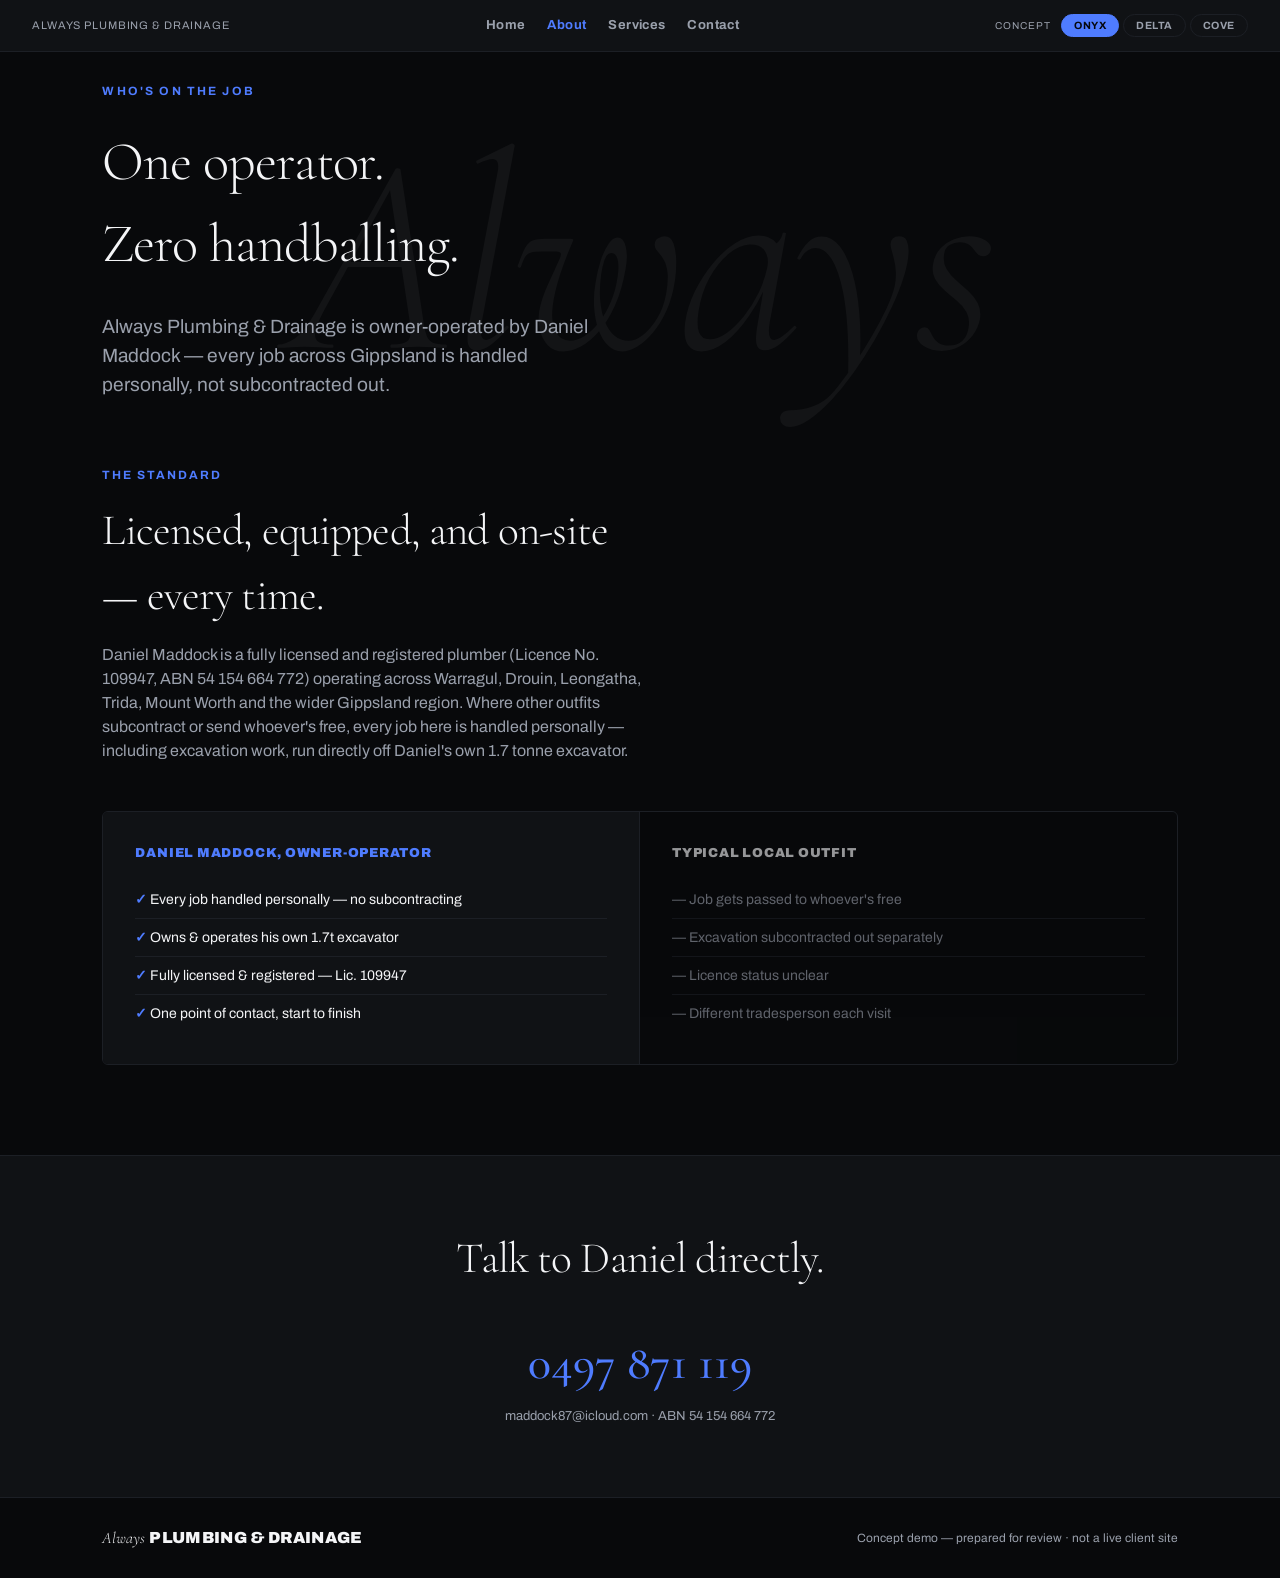
==== about.html @ 85d8dd5a "Extend structural concept differentiation to About/Services/Contact Same fix as the Home page: repla" ====
<!doctype html>
<html lang="en" data-concept="onyx">
<head>
<meta charset="UTF-8">
<meta name="viewport" content="width=device-width, initial-scale=1.0">
<title>About Daniel Maddock | Always Plumbing &amp; Drainage — Gippsland VIC</title>
<meta name="description" content="Always Plumbing & Drainage is owner-operated by Daniel Maddock, a fully licensed and registered plumber (Lic. 109947) serving Warragul, Drouin, Leongatha and all Gippsland suburbs.">
<meta name="robots" content="noindex, nofollow">
<link rel="canonical" href="https://notsofatfredd.github.io/site-demo-always-plumbing-drainage/about.html">
<meta property="og:title" content="About Always Plumbing &amp; Drainage">
<meta property="og:description" content="Owner-operated by Daniel Maddock — licensed, registered, and equipped for full-scope plumbing and drainage work across Gippsland VIC.">
<meta property="og:type" content="website">
<link rel="preconnect" href="https://fonts.googleapis.com">
<link rel="preconnect" href="https://fonts.gstatic.com" crossorigin>
<link href="https://fonts.googleapis.com/css2?family=Archivo:wght@400;500;700;900&family=Cormorant+Garamond:ital,wght@0,300;0,500;1,300&display=swap" rel="stylesheet">
<link rel="stylesheet" href="styles.css">
<script type="application/ld+json">
{
  "@context": "https://schema.org",
  "@type": "Plumber",
  "name": "Always Plumbing & Drainage",
  "founder": "Daniel Maddock",
  "telephone": "+61497871119",
  "email": "maddock87@icloud.com",
  "url": "https://notsofatfredd.github.io/site-demo-always-plumbing-drainage/about.html",
  "sameAs": ["https://www.facebook.com/p/Always-Plumbing-Drainage-100064866820001/"],
  "areaServed": ["Warragul VIC", "Drouin VIC", "Leongatha VIC", "Trida VIC", "Mount Worth VIC", "Gippsland VIC"],
  "address": { "@type": "PostalAddress", "addressRegion": "VIC", "addressCountry": "AU" },
  "openingHours": "Mo-Su 00:00-23:59"
}
</script>
</head>
<body>

<div class="switcher-bar">
  <span class="label">Always Plumbing &amp; Drainage</span>
  <nav class="nav-links" aria-label="Site navigation">
    <a href="index.html">Home</a>
    <a href="about.html" aria-current="page">About</a>
    <a href="services.html">Services</a>
    <a href="contact.html">Contact</a>
  </nav>
  <div class="switcher-group">
    <span class="concept-label">Concept</span>
    <div class="switcher-tabs" role="tablist" aria-label="Concept switcher">
      <button data-set="onyx" role="tab">Onyx</button>
      <button data-set="delta" role="tab">Delta</button>
      <button data-set="cove" role="tab">Cove</button>
    </div>
  </div>
</div>

<section class="hero hero-compact">
  <div class="ghost-watermark" aria-hidden="true">Always</div>
  <div class="eyebrow">
    <span class="concept-copy copy-onyx">Who's On The Job</span>
    <span class="concept-copy copy-delta">Operator On Record</span>
    <span class="concept-copy copy-cove">Our Story</span>
  </div>
  <h1 class="headline headline-sm">
    <div class="concept-copy copy-onyx">
      <span class="line"><span>One operator.</span></span>
      <span class="line"><span>Zero handballing.</span></span>
    </div>
    <div class="concept-copy copy-delta">
      <span class="line"><span>Owner-operated,</span></span>
      <span class="line"><span>licence-verified.</span></span>
    </div>
    <div class="concept-copy copy-cove">
      <span class="line"><span>Built by hand,</span></span>
      <span class="line"><span>job by job.</span></span>
    </div>
  </h1>
  <p class="subhead">Always Plumbing &amp; Drainage is owner-operated by Daniel Maddock — every job across Gippsland is handled personally, not subcontracted out.</p>
</section>

<section class="section" style="padding-top:0;">
  <div class="section-head">
    <div class="section-eyebrow">
      <span class="concept-copy copy-onyx">The Standard</span>
      <span class="concept-copy copy-delta">Credentials</span>
      <span class="concept-copy copy-cove">The Approach</span>
    </div>
    <h2 class="section-title">
      <span class="concept-copy copy-onyx">Licensed, equipped, and on-site — every time.</span>
      <span class="concept-copy copy-delta">Every credential verifiable, every job accountable.</span>
      <span class="concept-copy copy-cove">Building a plumbing service Gippsland can grow with.</span>
    </h2>
    <p class="section-body">
      <span class="concept-copy copy-onyx">Daniel Maddock is a fully licensed and registered plumber (Licence No. 109947, ABN 54 154 664 772) operating across Warragul, Drouin, Leongatha, Trida, Mount Worth and the wider Gippsland region. Where other outfits subcontract or send whoever's free, every job here is handled personally — including excavation work, run directly off Daniel's own 1.7 tonne excavator.</span>
      <span class="concept-copy copy-delta">Always Plumbing &amp; Drainage operates under Licence No. 109947 and ABN 54 154 664 772, fully registered and accountable for every job undertaken across the Baw Baw and South Gippsland Shire region. Daniel Maddock owns and operates all equipment used on site, including a 1.7 tonne excavator for sewerage and drainage excavation work.</span>
      <span class="concept-copy copy-cove">What started as one licensed plumber (Daniel Maddock, Lic. 109947) covering Warragul and Drouin has grown into a full-scope operation across all of Gippsland — sewerage, drainage, gas fitting, CCTV diagnostics, and general plumbing, all handled by the same owner-operator, on the same equipment, to the same standard.</span>
    </p>
  </div>
  <div class="concept-copy copy-onyx">
    <div class="compare-strip">
      <div class="compare-col compare-us">
        <div class="compare-head">Daniel Maddock, Owner-Operator</div>
        <ul>
          <li>Every job handled personally — no subcontracting</li>
          <li>Owns &amp; operates his own 1.7t excavator</li>
          <li>Fully licensed &amp; registered — Lic. 109947</li>
          <li>One point of contact, start to finish</li>
        </ul>
      </div>
      <div class="compare-col compare-them">
        <div class="compare-head">Typical Local Outfit</div>
        <ul>
          <li>Job gets passed to whoever's free</li>
          <li>Excavation subcontracted out separately</li>
          <li>Licence status unclear</li>
          <li>Different tradesperson each visit</li>
        </ul>
      </div>
    </div>
  </div>

  <div class="concept-copy copy-delta">
    <div class="cert-record">
      <div class="cert-seal" aria-hidden="true">✓</div>
      <div class="cert-fields">
        <div class="cert-field"><span class="cert-label">Operator</span><span class="cert-value">Daniel Maddock</span></div>
        <div class="cert-field"><span class="cert-label">Business Name</span><span class="cert-value">Always Plumbing &amp; Drainage</span></div>
        <div class="cert-field"><span class="cert-label">Licence No.</span><span class="cert-value">109947</span></div>
        <div class="cert-field"><span class="cert-label">ABN</span><span class="cert-value">54 154 664 772</span></div>
        <div class="cert-field"><span class="cert-label">Equipment on Record</span><span class="cert-value">1.7t Excavator</span></div>
        <div class="cert-field"><span class="cert-label">Region</span><span class="cert-value">Baw Baw &amp; South Gippsland Shire</span></div>
      </div>
    </div>
  </div>

  <div class="concept-copy copy-cove">
    <div class="stat-banner">
      <div class="stat-big">
        <span class="stat-big-num">1</span>
        <span class="stat-big-label">Owner-operator, every job — Daniel Maddock, start to finish</span>
      </div>
      <div class="stat-big">
        <span class="stat-big-num">1.7t</span>
        <span class="stat-big-label">Excavator owned and run personally, not hired in</span>
      </div>
    </div>
    <p class="section-body">Fully licensed &amp; registered — Lic. No. 109947, ABN 54 154 664 772 — building toward a full-scope operation across all of Gippsland.</p>
  </div>
</section>

<div class="contact-band">
  <h2 class="section-title">
    <span class="concept-copy copy-onyx">Talk to Daniel directly.</span>
    <span class="concept-copy copy-delta">Request your licensed callout.</span>
    <span class="concept-copy copy-cove">Let's get your job started.</span>
  </h2>
  <a href="tel:+61497871119" class="phone">0497 871 119</a>
  <div style="color:var(--fg-muted); font-size:13px;">maddock87@icloud.com · ABN 54 154 664 772</div>
</div>

<footer>
  <div class="wordmark"><i>Always</i> <b>PLUMBING &amp; DRAINAGE</b></div>
  <div>Concept demo — prepared for review · not a live client site</div>
</footer>

<script src="switcher.js"></script>
</body>
</html>
---- styles.css ----
:root {
  --font-serif: 'Cormorant Garamond', serif;
  --font-sans: 'Archivo', sans-serif;
}

* { margin: 0; padding: 0; box-sizing: border-box; }

html[data-concept="onyx"] {
  --c-50:  #f4f5f7; --c-100: #e3e5e9; --c-200: #c3c7cf;
  --c-300: #9aa0ac; --c-400: #6b7280; --c-500: #454b57;
  --c-600: #2c3038; --c-700: #1c1f25; --c-800: #101215;
  --c-900: #08090b;
  --bg: var(--c-900); --bg-raised: var(--c-800); --fg: var(--c-50);
  --fg-muted: var(--c-300); --accent: #4f7cff; --accent-fg: #05070d;
  --line: var(--c-700);
  --tracking-tight: -0.02em;
}

html[data-concept="delta"] {
  --c-50:  #f6f7f9; --c-100: #e8eaee; --c-200: #cdd2db;
  --c-300: #a7afbe; --c-400: #6e7893; --c-500: #3f4a63;
  --c-600: #2a3348; --c-700: #1b2233; --c-800: #121724;
  --c-900: #0b0f18;
  --bg: var(--c-50); --bg-raised: #ffffff; --fg: var(--c-800);
  --fg-muted: var(--c-500); --accent: #8a6a2f; --accent-fg: #ffffff;
  --line: var(--c-200);
  --tracking-tight: 0em;
}

html[data-concept="cove"] {
  --c-50:  #fff9f2; --c-100: #ffefdb; --c-200: #ffd9ad;
  --c-300: #ffbd74; --c-400: #f2954a; --c-500: #d97128;
  --c-600: #a8541c; --c-700: #4a3324; --c-800: #241a15;
  --c-900: #14100c;
  --bg: var(--c-900); --bg-raised: var(--c-700); --fg: var(--c-50);
  --fg-muted: var(--c-300); --accent: #ff8a3d; --accent-fg: #14100c;
  --line: var(--c-700);
  --tracking-tight: -0.01em;
}

body {
  background: var(--bg);
  color: var(--fg);
  font-family: var(--font-sans);
  line-height: 1.5;
  transition: background 0.4s ease, color 0.4s ease;
  overflow-x: hidden;
}

a { color: inherit; }

/* ---------- concept-scoped copy ---------- */
.concept-copy { display: none; }
html[data-concept="onyx"] .copy-onyx { display: block; }
html[data-concept="delta"] .copy-delta { display: block; }
html[data-concept="cove"] .copy-cove { display: block; }
span.concept-copy.copy-onyx, span.concept-copy.copy-delta, span.concept-copy.copy-cove { display: none; }
html[data-concept="onyx"] span.copy-onyx { display: inline; }
html[data-concept="delta"] span.copy-delta { display: inline; }
html[data-concept="cove"] span.copy-cove { display: inline; }

/* ---------- switcher / nav ---------- */
.switcher-bar {
  position: sticky; top: 0; z-index: 50;
  display: flex; align-items: center; justify-content: space-between;
  padding: 14px 32px;
  background: var(--bg-raised);
  border-bottom: 1px solid var(--line);
  font-size: 13px;
  flex-wrap: wrap;
  gap: 14px;
}
.switcher-bar .label { color: var(--fg-muted); letter-spacing: 0.08em; text-transform: uppercase; font-size: 11px; }
.nav-links { display: flex; gap: 22px; align-items: center; }
.nav-links a {
  font-size: 13px; font-weight: 700; text-decoration: none; color: var(--fg-muted);
  letter-spacing: 0.03em; transition: color 0.2s ease;
}
.nav-links a:hover, .nav-links a[aria-current="page"] { color: var(--accent); }
.switcher-group { display: flex; align-items: center; gap: 10px; }
.switcher-group .concept-label {
  font-size: 10px; letter-spacing: 0.1em; text-transform: uppercase; color: var(--fg-muted);
}
.switcher-tabs { display: flex; gap: 4px; }
.switcher-tabs button {
  font-family: var(--font-sans); font-weight: 700; font-size: 10.5px;
  letter-spacing: 0.05em; text-transform: uppercase;
  padding: 5px 12px; border-radius: 999px; border: 1px solid var(--line);
  background: transparent; color: var(--fg-muted); cursor: pointer;
  transition: all 0.25s ease;
}
.switcher-tabs button.active {
  background: var(--accent); color: var(--accent-fg); border-color: var(--accent);
}

/* ---------- hero ---------- */
.hero {
  position: relative;
  min-height: 82vh;
  display: flex; flex-direction: column; justify-content: center;
  padding: 0 8vw;
  overflow: hidden;
}
.hero.hero-compact { min-height: 46vh; }
.ghost-watermark {
  position: absolute; top: 50%; left: 50%;
  transform: translate(-50%, -50%);
  font-family: var(--font-serif); font-style: italic; font-weight: 300;
  font-size: clamp(6rem, 22vw, 20rem);
  color: var(--fg);
  opacity: 0.045;
  white-space: nowrap;
  letter-spacing: -0.02em;
  pointer-events: none;
  animation: drift 22s ease-in-out infinite alternate;
}
@keyframes drift {
  from { transform: translate(-52%, -50%); }
  to   { transform: translate(-48%, -50%); }
}

.eyebrow {
  font-size: 12px; font-weight: 700; letter-spacing: 0.18em; text-transform: uppercase;
  color: var(--accent); margin-bottom: 22px;
}

.headline {
  font-family: var(--font-serif); font-weight: 300;
  font-size: clamp(2.4rem, 6vw, 5rem);
  letter-spacing: var(--tracking-tight);
  max-width: 18ch;
  margin-bottom: 28px;
}
.headline.headline-sm { font-size: clamp(2rem, 4.4vw, 3.4rem); max-width: 20ch; }
.headline .line { display: block; overflow: hidden; }
.headline .line span {
  display: block;
  transform: translateY(110%);
  animation: reveal 0.9s cubic-bezier(0.22, 1, 0.36, 1) forwards;
}
.headline .line:nth-child(1) span { animation-delay: 0.05s; }
.headline .line:nth-child(2) span { animation-delay: 0.2s; }
.headline .line:nth-child(3) span { animation-delay: 0.35s; }
@keyframes reveal { to { transform: translateY(0); } }

.subhead {
  font-size: clamp(1rem, 1.6vw, 1.2rem);
  color: var(--fg-muted);
  max-width: 46ch;
  margin-bottom: 36px;
  font-weight: 400;
}

.cta-row { display: flex; gap: 14px; flex-wrap: wrap; align-items: center; }
.btn {
  display: inline-flex; align-items: center; gap: 8px;
  padding: 15px 28px; border-radius: 4px;
  font-weight: 700; font-size: 14px; letter-spacing: 0.02em;
  text-decoration: none; cursor: pointer; border: 1px solid transparent;
}
.btn-primary { background: var(--accent); color: var(--accent-fg); }
.btn-ghost { border-color: var(--line); color: var(--fg); }

.rating-badge {
  display: inline-flex; align-items: center; gap: 8px;
  font-size: 13px; color: var(--fg-muted); margin-top: 28px;
}
.rating-badge strong { color: var(--fg); }

/* ---------- marquee ---------- */
.marquee-strip {
  border-top: 1px solid var(--line); border-bottom: 1px solid var(--line);
  overflow: hidden; white-space: nowrap; background: var(--bg-raised);
  padding: 16px 0;
}
.marquee-track {
  display: inline-block;
  font-family: var(--font-sans); font-weight: 900; font-size: 15px;
  letter-spacing: 0.05em; text-transform: uppercase; color: var(--fg-muted);
  animation: scroll 28s linear infinite;
}
.marquee-track span { margin: 0 22px; }
.marquee-track span::after { content: '•'; margin-left: 22px; color: var(--accent); }
@keyframes scroll { from { transform: translateX(0); } to { transform: translateX(-50%); } }

/* ---------- sections ---------- */
.section { padding: 90px 8vw; }
.section-head { max-width: 60ch; margin-bottom: 48px; }
.section-eyebrow {
  font-size: 12px; font-weight: 700; letter-spacing: 0.16em; text-transform: uppercase;
  color: var(--accent); margin-bottom: 14px;
}
.section-title {
  font-family: var(--font-serif); font-weight: 300; font-size: clamp(1.8rem, 3.4vw, 2.8rem);
  letter-spacing: var(--tracking-tight);
}
.section-body { color: var(--fg-muted); font-size: 16px; max-width: 60ch; margin-top: 14px; }

.credential-grid {
  display: grid; grid-template-columns: repeat(auto-fit, minmax(220px, 1fr));
  gap: 1px; background: var(--line); border: 1px solid var(--line);
}
.credential { background: var(--bg); padding: 22px 24px; }
.credential .num {
  font-family: var(--font-serif); font-weight: 300; font-size: 1.7rem; color: var(--accent);
  display: block; margin-bottom: 4px;
}
.credential .desc { font-size: 12.5px; color: var(--fg-muted); letter-spacing: 0.02em; }

/* ---------- Onyx: comparison strip ---------- */
.compare-strip {
  display: grid; grid-template-columns: 1fr 1fr; border: 1px solid var(--line); border-radius: 6px; overflow: hidden;
}
.compare-col { padding: 32px; }
.compare-us { background: var(--bg-raised); border-right: 1px solid var(--line); }
.compare-them { background: var(--bg); opacity: 0.6; }
.compare-head {
  font-weight: 900; font-size: 13px; text-transform: uppercase; letter-spacing: 0.06em;
  margin-bottom: 18px; color: var(--fg);
}
.compare-us .compare-head { color: var(--accent); }
.compare-col ul { list-style: none; }
.compare-col li { font-size: 14px; padding: 8px 0; border-top: 1px solid var(--line); color: var(--fg-muted); }
.compare-col li:first-child { border-top: none; }
.compare-us li { color: var(--fg); }
.compare-us li::before { content: '✓ '; color: var(--accent); font-weight: 700; }
.compare-them li::before { content: '— '; color: var(--fg-muted); }

/* ---------- Delta: certificate record ---------- */
.cert-record {
  position: relative; border: 1px solid var(--line); border-radius: 4px; padding: 40px;
  background: var(--bg-raised);
}
.cert-record::before {
  content: ''; position: absolute; inset: 8px; border: 1px solid var(--line); border-radius: 2px; pointer-events: none;
}
.cert-seal {
  position: absolute; top: 24px; right: 28px; width: 52px; height: 52px; border-radius: 50%;
  border: 1.5px solid var(--accent); display: flex; align-items: center; justify-content: center;
  color: var(--accent); font-size: 20px; font-weight: 700;
}
.cert-fields { display: grid; grid-template-columns: repeat(auto-fit, minmax(220px, 1fr)); gap: 22px 32px; max-width: 80%; }
.cert-field { display: flex; flex-direction: column; gap: 4px; }
.cert-label { font-size: 10.5px; letter-spacing: 0.1em; text-transform: uppercase; color: var(--fg-muted); }
.cert-value { font-family: var(--font-serif); font-size: 1.15rem; color: var(--fg); }

/* ---------- Cove: stat banner ---------- */
.stat-banner { display: grid; grid-template-columns: repeat(auto-fit, minmax(280px, 1fr)); gap: 24px; margin-bottom: 24px; }
.stat-big {
  background: var(--bg-raised); border: 1px solid var(--line); border-radius: 8px; padding: 40px 32px;
}
.stat-big-num {
  display: block; font-family: var(--font-serif); font-weight: 300; font-size: clamp(3.5rem, 7vw, 6rem);
  color: var(--accent); line-height: 1; margin-bottom: 12px;
}
.stat-big-label { font-size: 14px; color: var(--fg-muted); max-width: 30ch; display: block; }

/* ---------- services ---------- */
.services-grid {
  display: grid; grid-template-columns: repeat(auto-fit, minmax(240px, 1fr)); gap: 24px;
}
.service-card {
  border: 1px solid var(--line); border-radius: 6px; padding: 28px;
  background: var(--bg-raised);
}
.service-card.service-card-lg { padding: 34px; }
.service-card .icon {
  width: 36px; height: 36px; margin-bottom: 18px;
  stroke: var(--accent); fill: none; stroke-width: 1.6;
}
.service-card h3 { font-size: 16px; font-weight: 700; margin-bottom: 8px; }
.service-card p { font-size: 13.5px; color: var(--fg-muted); }
.service-card ul { margin: 14px 0 0 18px; font-size: 13px; color: var(--fg-muted); }
.service-card ul li { margin-bottom: 6px; }

/* ---------- area ---------- */
.area-list { display: flex; flex-wrap: wrap; gap: 10px; }
.area-pill {
  padding: 8px 16px; border: 1px solid var(--line); border-radius: 999px;
  font-size: 13px; color: var(--fg-muted);
}

/* ---------- contact page specific ---------- */
.contact-grid {
  display: grid; grid-template-columns: repeat(auto-fit, minmax(260px, 1fr)); gap: 24px;
}
.contact-card {
  border: 1px solid var(--line); border-radius: 6px; padding: 30px;
  background: var(--bg-raised);
}
.contact-card .label { font-size: 11px; letter-spacing: 0.1em; text-transform: uppercase; color: var(--fg-muted); margin-bottom: 10px; }
.contact-card .value { font-family: var(--font-serif); font-size: 1.6rem; font-weight: 500; color: var(--accent); }
.contact-card .value.small { font-size: 1.05rem; font-family: var(--font-sans); font-weight: 700; color: var(--fg); }

/* ---------- footer / contact band ---------- */
.contact-band {
  background: var(--bg-raised); border-top: 1px solid var(--line);
  padding: 70px 8vw; text-align: center;
}
.contact-band .section-title { margin: 0 auto 18px; }
.contact-band .phone {
  font-family: var(--font-serif); font-size: clamp(1.8rem, 4vw, 3rem); font-weight: 500;
  color: var(--accent); text-decoration: none; display: inline-block; margin: 18px 0 8px;
}
footer {
  padding: 28px 8vw; display: flex; justify-content: space-between; align-items: center;
  font-size: 12px; color: var(--fg-muted); border-top: 1px solid var(--line); flex-wrap: wrap; gap: 10px;
}
.wordmark {
  font-family: var(--font-serif); font-style: italic; font-weight: 300; font-size: 16px; color: var(--fg);
}
.wordmark b { font-family: var(--font-sans); font-style: normal; font-weight: 900; letter-spacing: 0.02em; }

@media (prefers-reduced-motion: reduce) {
  .ghost-watermark { animation: none; }
  .headline .line span { animation: none; transform: translateY(0); }
  .marquee-track { animation: none; }
}
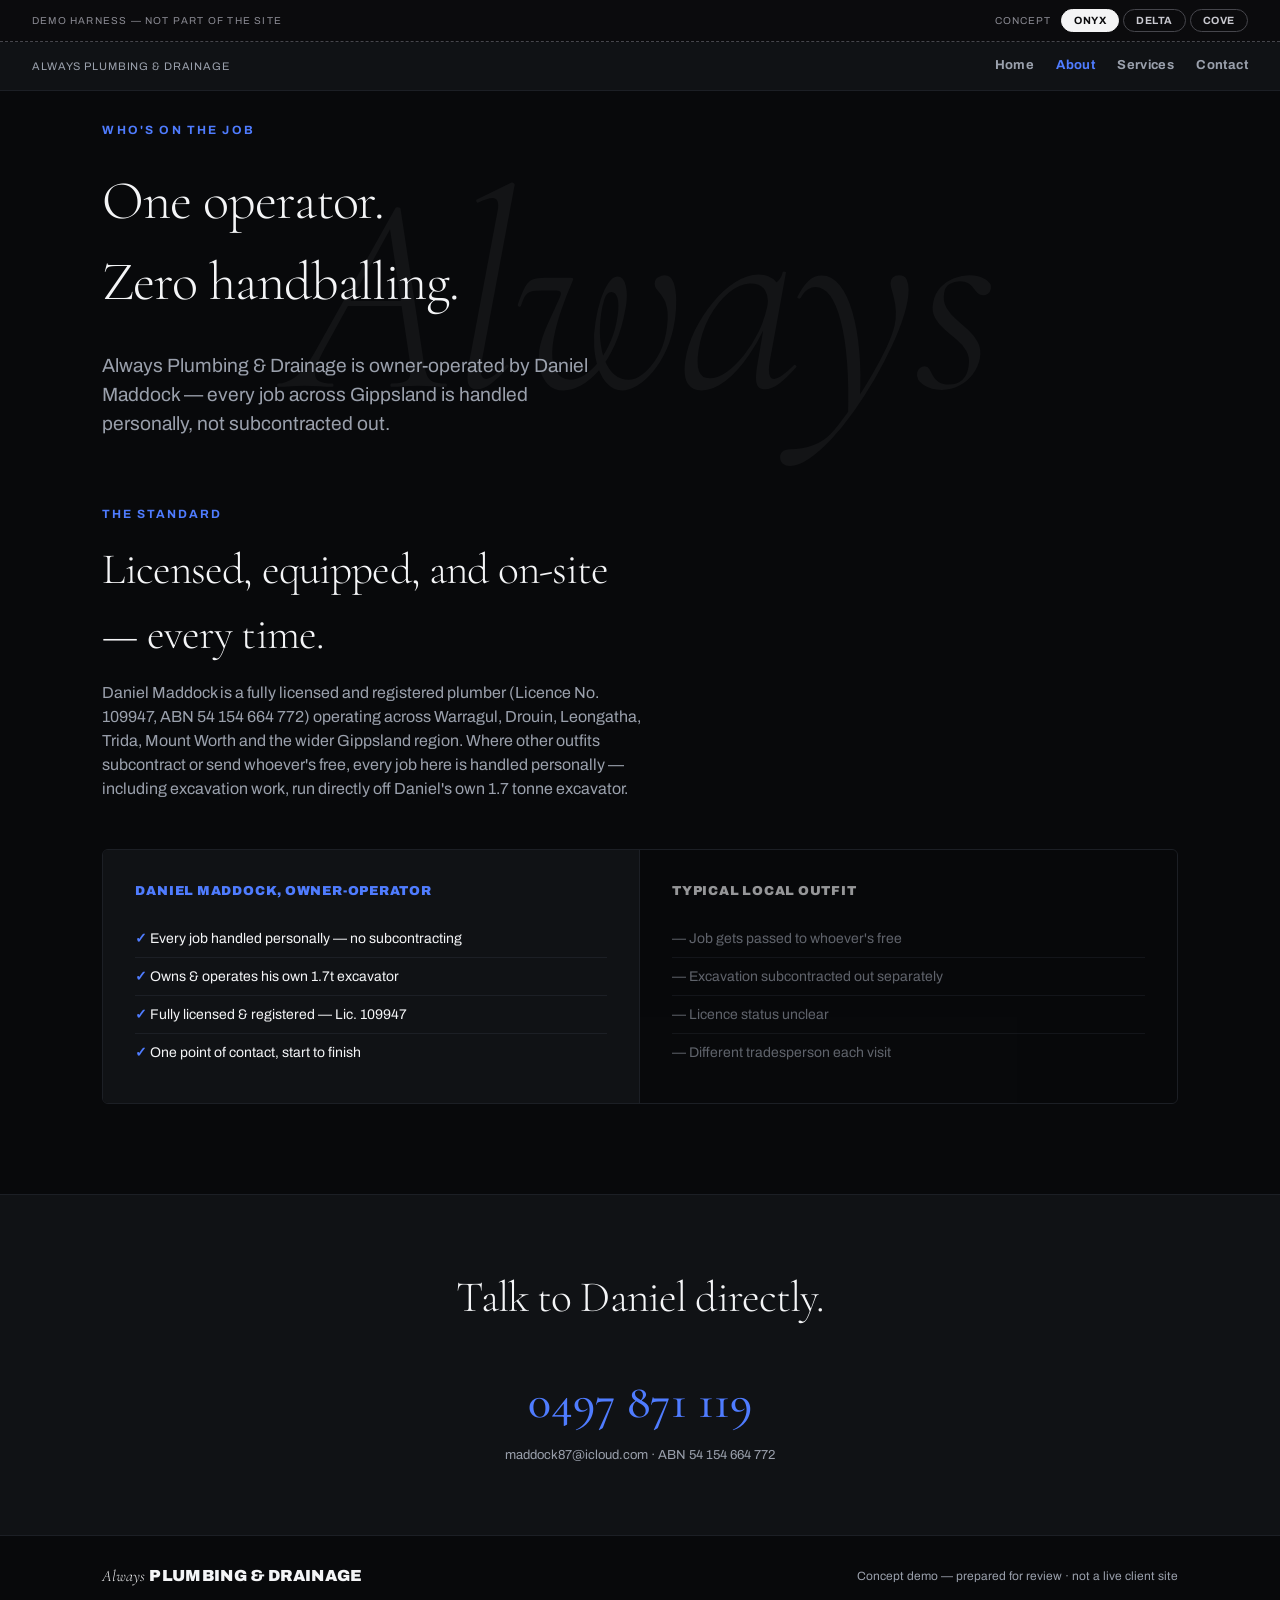
==== commit 21ea9580: "Separate concept switcher into its own neutral demo toolbar The concept switcher previously lived in" ====
--- a/about.html
+++ b/about.html
@@ -32,6 +32,18 @@
 </head>
 <body>
 
+<div class="demo-toolbar">
+  <span class="demo-label">Demo Harness — Not Part Of The Site</span>
+  <div class="switcher-group">
+    <span class="concept-label">Concept</span>
+    <div class="switcher-tabs" role="tablist" aria-label="Concept switcher">
+      <button data-set="onyx" role="tab">Onyx</button>
+      <button data-set="delta" role="tab">Delta</button>
+      <button data-set="cove" role="tab">Cove</button>
+    </div>
+  </div>
+</div>
+
 <div class="switcher-bar">
   <span class="label">Always Plumbing &amp; Drainage</span>
   <nav class="nav-links" aria-label="Site navigation">
@@ -40,14 +52,6 @@
     <a href="services.html">Services</a>
     <a href="contact.html">Contact</a>
   </nav>
-  <div class="switcher-group">
-    <span class="concept-label">Concept</span>
-    <div class="switcher-tabs" role="tablist" aria-label="Concept switcher">
-      <button data-set="onyx" role="tab">Onyx</button>
-      <button data-set="delta" role="tab">Delta</button>
-      <button data-set="cove" role="tab">Cove</button>
-    </div>
-  </div>
 </div>
 
 <section class="hero hero-compact">
--- a/styles.css
+++ b/styles.css
@@ -61,7 +61,7 @@
 
 /* ---------- switcher / nav ---------- */
 .switcher-bar {
-  position: sticky; top: 0; z-index: 50;
+  position: sticky; top: 38px; z-index: 50;
   display: flex; align-items: center; justify-content: space-between;
   padding: 14px 32px;
   background: var(--bg-raised);
@@ -77,21 +77,37 @@
   letter-spacing: 0.03em; transition: color 0.2s ease;
 }
 .nav-links a:hover, .nav-links a[aria-current="page"] { color: var(--accent); }
-.switcher-group { display: flex; align-items: center; gap: 10px; }
-.switcher-group .concept-label {
-  font-size: 10px; letter-spacing: 0.1em; text-transform: uppercase; color: var(--fg-muted);
-}
-.switcher-tabs { display: flex; gap: 4px; }
-.switcher-tabs button {
-  font-family: var(--font-sans); font-weight: 700; font-size: 10.5px;
+
+/* ---------- demo toolbar — deliberately hardcoded, NEVER uses --bg/--fg/--accent ----------
+   This bar must look identical regardless of which concept is active: it's the
+   demo harness, not the site. Never wire it to the themed custom properties. */
+.demo-toolbar {
+  position: sticky; top: 0; z-index: 60;
+  display: flex; align-items: center; justify-content: space-between;
+  padding: 9px 32px;
+  background: #0b0b0d; color: #f4f4f5;
+  font-family: 'Archivo', sans-serif;
+  border-bottom: 1px dashed #46464c;
+  flex-wrap: wrap; gap: 10px;
+}
+.demo-toolbar .demo-label {
+  font-size: 10px; letter-spacing: 0.12em; text-transform: uppercase; color: #8a8a92;
+}
+.demo-toolbar .concept-label {
+  font-size: 10px; letter-spacing: 0.1em; text-transform: uppercase; color: #8a8a92;
+}
+.demo-toolbar .switcher-tabs { display: flex; gap: 4px; align-items: center; }
+.demo-toolbar .switcher-tabs button {
+  font-family: 'Archivo', sans-serif; font-weight: 700; font-size: 10.5px;
   letter-spacing: 0.05em; text-transform: uppercase;
-  padding: 5px 12px; border-radius: 999px; border: 1px solid var(--line);
-  background: transparent; color: var(--fg-muted); cursor: pointer;
-  transition: all 0.25s ease;
-}
-.switcher-tabs button.active {
-  background: var(--accent); color: var(--accent-fg); border-color: var(--accent);
-}
+  padding: 5px 12px; border-radius: 999px; border: 1px solid #46464c;
+  background: transparent; color: #c8c8cf; cursor: pointer;
+  transition: all 0.2s ease;
+}
+.demo-toolbar .switcher-tabs button.active {
+  background: #f4f4f5; color: #0b0b0d; border-color: #f4f4f5;
+}
+.demo-toolbar .switcher-group { display: flex; align-items: center; gap: 10px; }
 
 /* ---------- hero ---------- */
 .hero {
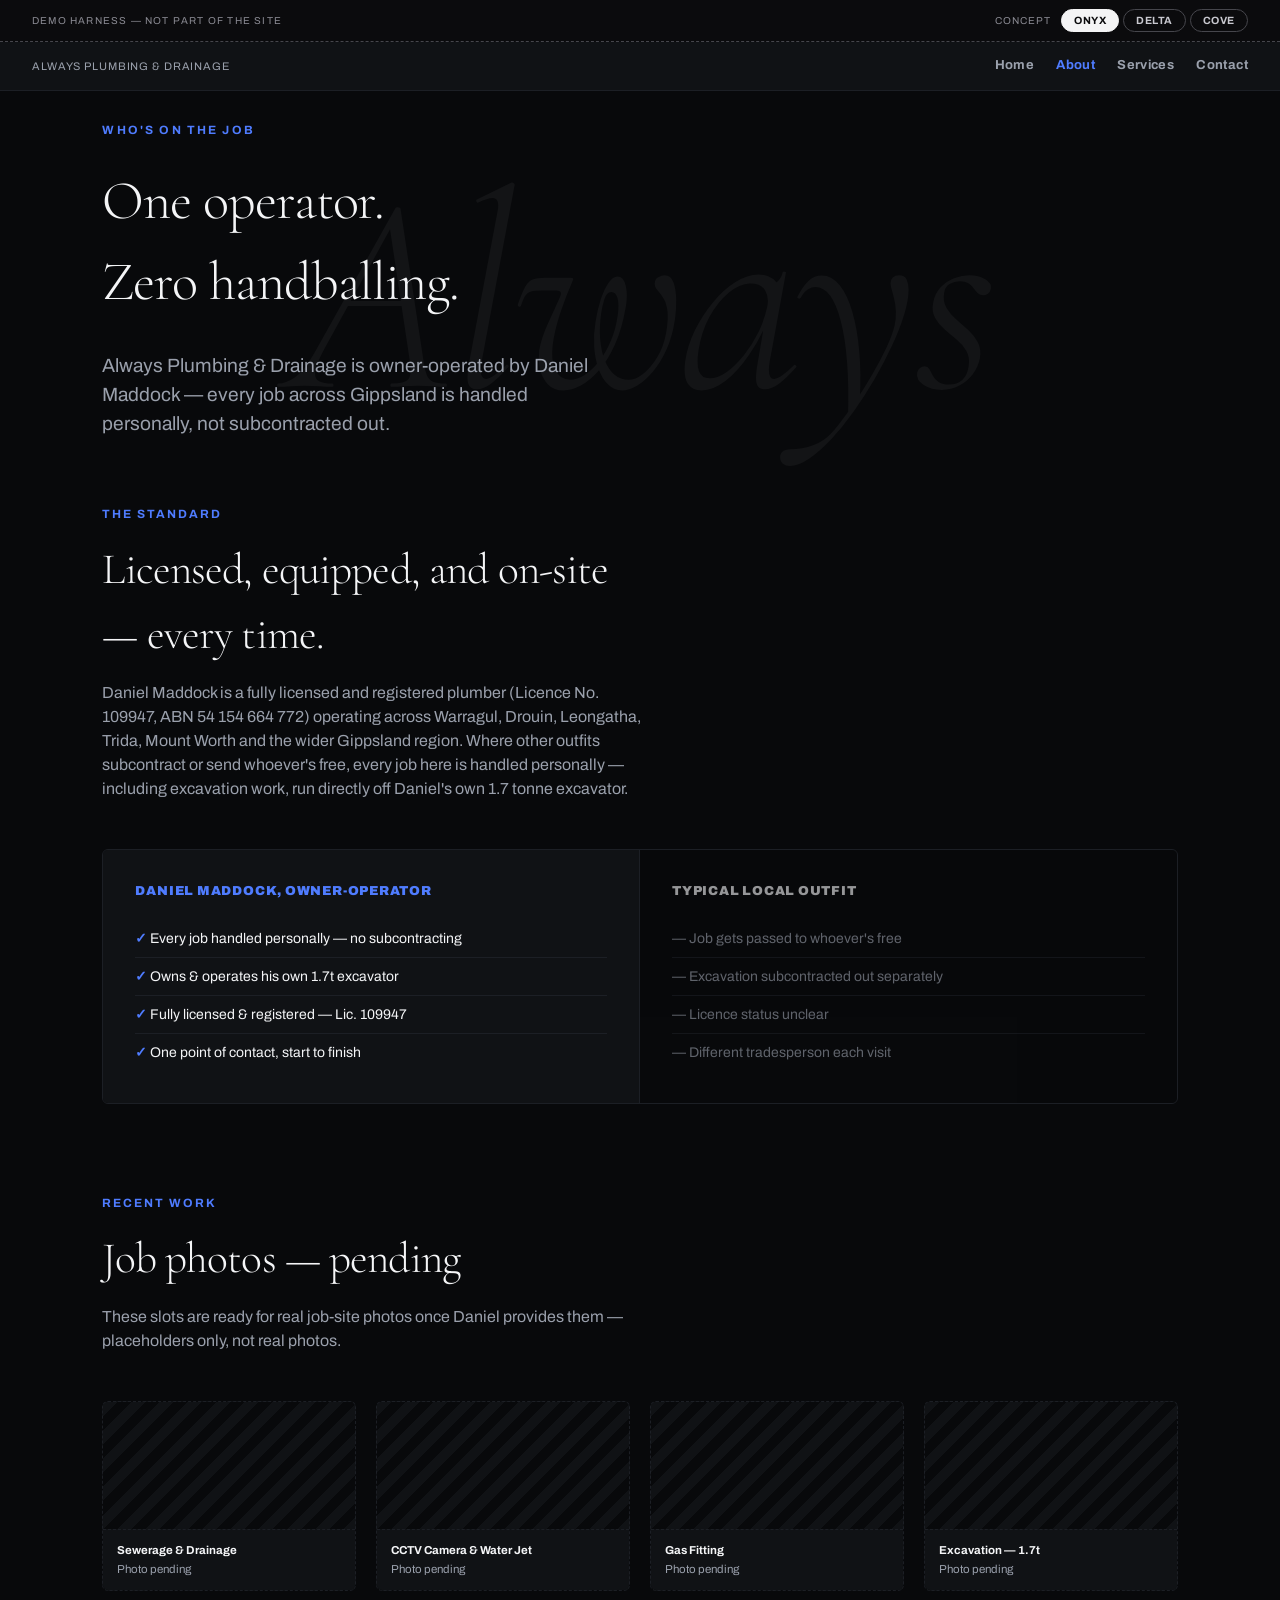
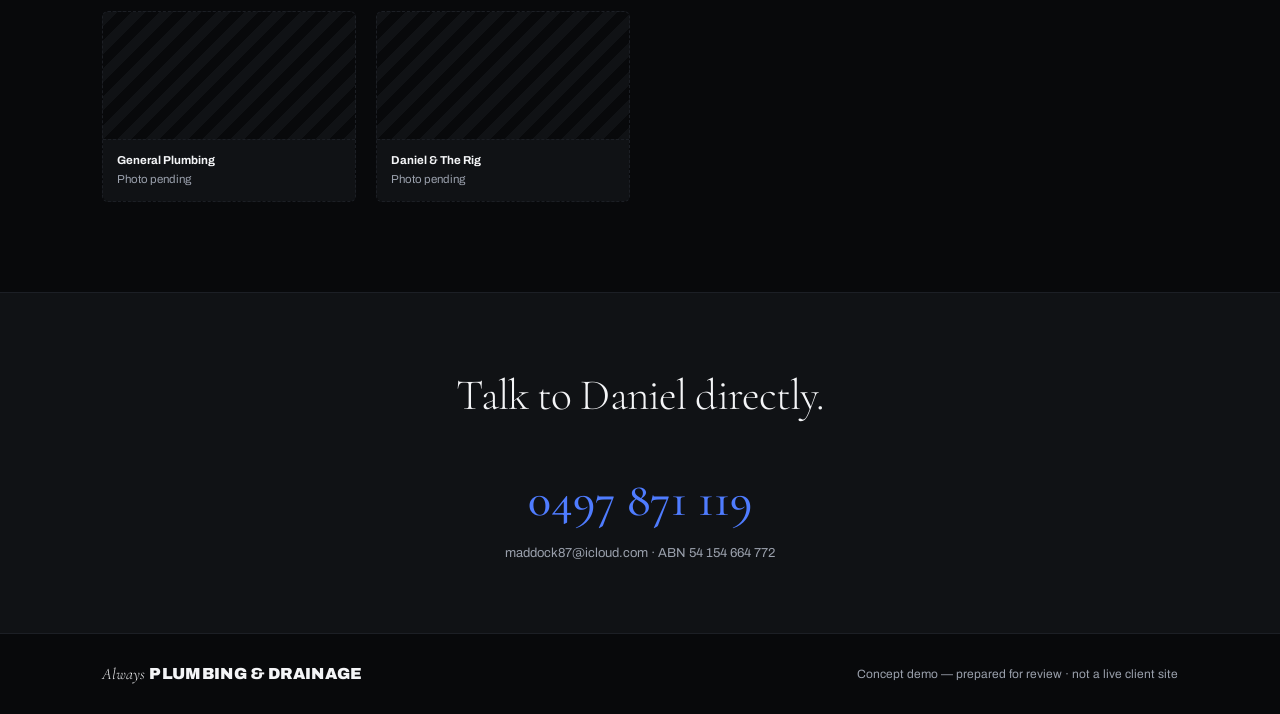
==== commit f21464d3: "Add Recent Work section with placeholder job-photo slots Six labeled slots (Sewerage & Drainage, CCT" ====
--- a/about.html
+++ b/about.html
@@ -148,6 +148,34 @@
   </div>
 </section>
 
+<section class="section" style="padding-top:0;">
+  <div class="section-head">
+    <div class="section-eyebrow">Recent Work</div>
+    <h2 class="section-title">Job photos — pending</h2>
+    <p class="section-body">These slots are ready for real job-site photos once Daniel provides them — placeholders only, not real photos.</p>
+  </div>
+  <div class="job-gallery">
+    <div class="job-slot" data-job-slot="sewerage-drainage">
+      <div class="job-slot-label"><b>Sewerage &amp; Drainage</b>Photo pending</div>
+    </div>
+    <div class="job-slot" data-job-slot="cctv-water-jet">
+      <div class="job-slot-label"><b>CCTV Camera &amp; Water Jet</b>Photo pending</div>
+    </div>
+    <div class="job-slot" data-job-slot="gas-fitting">
+      <div class="job-slot-label"><b>Gas Fitting</b>Photo pending</div>
+    </div>
+    <div class="job-slot" data-job-slot="excavation">
+      <div class="job-slot-label"><b>Excavation — 1.7t</b>Photo pending</div>
+    </div>
+    <div class="job-slot" data-job-slot="general-plumbing">
+      <div class="job-slot-label"><b>General Plumbing</b>Photo pending</div>
+    </div>
+    <div class="job-slot" data-job-slot="van-operator">
+      <div class="job-slot-label"><b>Daniel &amp; The Rig</b>Photo pending</div>
+    </div>
+  </div>
+</section>
+
 <div class="contact-band">
   <h2 class="section-title">
     <span class="concept-copy copy-onyx">Talk to Daniel directly.</span>
--- a/styles.css
+++ b/styles.css
@@ -242,6 +242,23 @@
 .compare-us li::before { content: '✓ '; color: var(--accent); font-weight: 700; }
 .compare-them li::before { content: '— '; color: var(--fg-muted); }
 
+/* ---------- job photo slots — placeholder, not real photos, ready to swap ---------- */
+.job-gallery {
+  display: grid; grid-template-columns: repeat(auto-fit, minmax(220px, 1fr)); gap: 20px;
+}
+.job-slot {
+  position: relative; aspect-ratio: 4 / 3; border-radius: 6px; overflow: hidden;
+  border: 1px dashed var(--line);
+  background-image: repeating-linear-gradient(135deg, var(--bg-raised) 0px, var(--bg-raised) 10px, var(--bg) 10px, var(--bg) 20px);
+  display: flex; align-items: flex-end;
+}
+.job-slot .job-slot-label {
+  width: 100%; padding: 12px 14px;
+  background: var(--bg-raised); border-top: 1px dashed var(--line);
+  font-size: 11.5px; color: var(--fg-muted);
+}
+.job-slot .job-slot-label b { color: var(--fg); font-weight: 700; display: block; margin-bottom: 2px; }
+
 /* ---------- Delta: certificate record ---------- */
 .cert-record {
   position: relative; border: 1px solid var(--line); border-radius: 4px; padding: 40px;
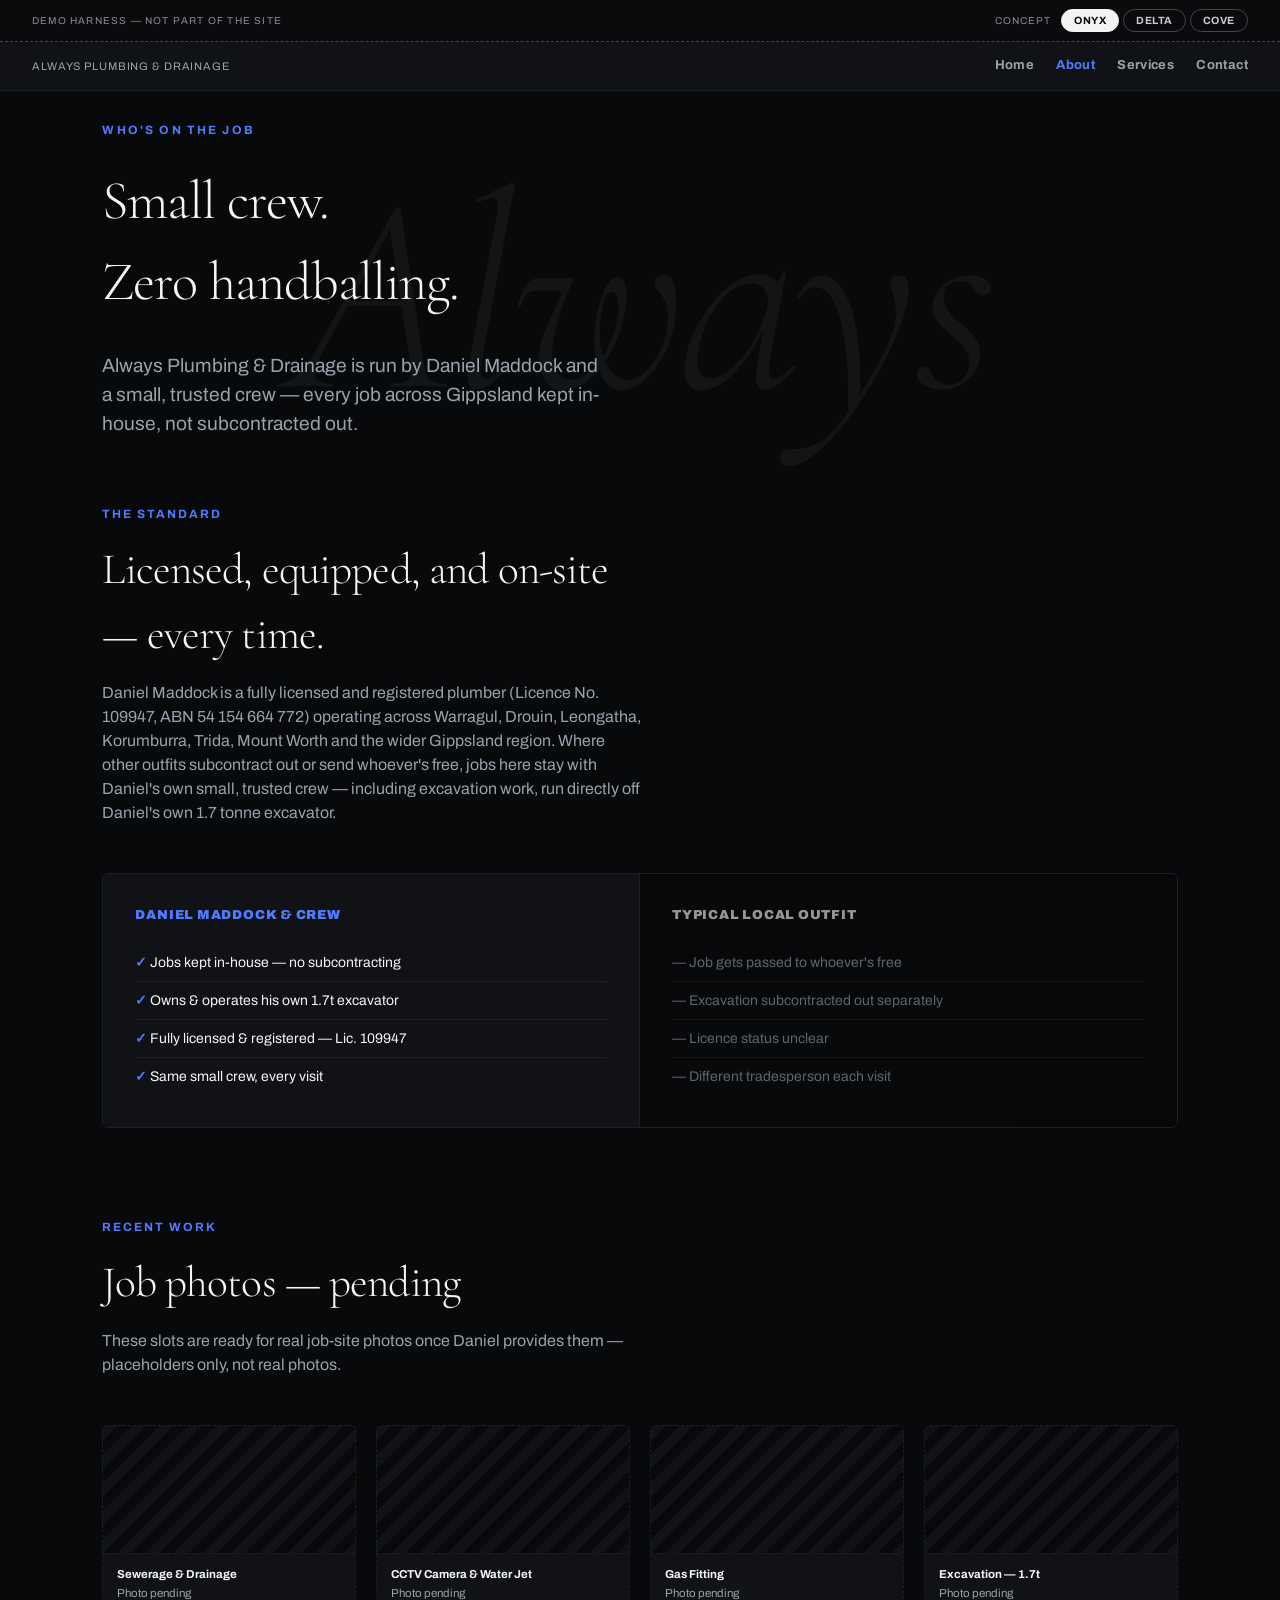
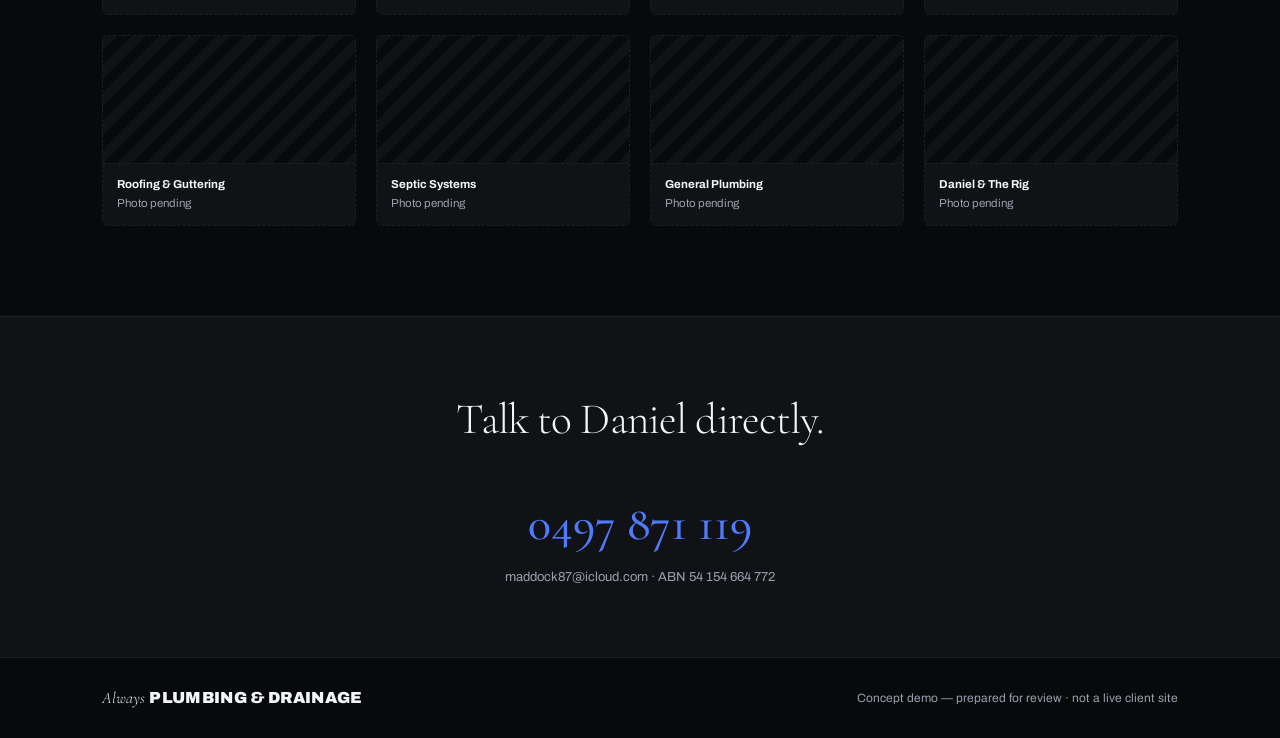
==== commit 8d9fa48f: "Fill in missing facts from Daniel's Facebook posts (text only) Adds Roofing & Guttering, Septic Syst" ====
--- a/about.html
+++ b/about.html
@@ -63,11 +63,11 @@
   </div>
   <h1 class="headline headline-sm">
     <div class="concept-copy copy-onyx">
-      <span class="line"><span>One operator.</span></span>
+      <span class="line"><span>Small crew.</span></span>
       <span class="line"><span>Zero handballing.</span></span>
     </div>
     <div class="concept-copy copy-delta">
-      <span class="line"><span>Owner-operated,</span></span>
+      <span class="line"><span>Owner-led,</span></span>
       <span class="line"><span>licence-verified.</span></span>
     </div>
     <div class="concept-copy copy-cove">
@@ -75,7 +75,7 @@
       <span class="line"><span>job by job.</span></span>
     </div>
   </h1>
-  <p class="subhead">Always Plumbing &amp; Drainage is owner-operated by Daniel Maddock — every job across Gippsland is handled personally, not subcontracted out.</p>
+  <p class="subhead">Always Plumbing &amp; Drainage is run by Daniel Maddock and a small, trusted crew — every job across Gippsland kept in-house, not subcontracted out.</p>
 </section>
 
 <section class="section" style="padding-top:0;">
@@ -91,20 +91,20 @@
       <span class="concept-copy copy-cove">Building a plumbing service Gippsland can grow with.</span>
     </h2>
     <p class="section-body">
-      <span class="concept-copy copy-onyx">Daniel Maddock is a fully licensed and registered plumber (Licence No. 109947, ABN 54 154 664 772) operating across Warragul, Drouin, Leongatha, Trida, Mount Worth and the wider Gippsland region. Where other outfits subcontract or send whoever's free, every job here is handled personally — including excavation work, run directly off Daniel's own 1.7 tonne excavator.</span>
+      <span class="concept-copy copy-onyx">Daniel Maddock is a fully licensed and registered plumber (Licence No. 109947, ABN 54 154 664 772) operating across Warragul, Drouin, Leongatha, Korumburra, Trida, Mount Worth and the wider Gippsland region. Where other outfits subcontract out or send whoever's free, jobs here stay with Daniel's own small, trusted crew — including excavation work, run directly off Daniel's own 1.7 tonne excavator.</span>
       <span class="concept-copy copy-delta">Always Plumbing &amp; Drainage operates under Licence No. 109947 and ABN 54 154 664 772, fully registered and accountable for every job undertaken across the Baw Baw and South Gippsland Shire region. Daniel Maddock owns and operates all equipment used on site, including a 1.7 tonne excavator for sewerage and drainage excavation work.</span>
-      <span class="concept-copy copy-cove">What started as one licensed plumber (Daniel Maddock, Lic. 109947) covering Warragul and Drouin has grown into a full-scope operation across all of Gippsland — sewerage, drainage, gas fitting, CCTV diagnostics, and general plumbing, all handled by the same owner-operator, on the same equipment, to the same standard.</span>
+      <span class="concept-copy copy-cove">What started as one licensed plumber (Daniel Maddock, Lic. 109947) covering Warragul and Drouin has grown into a full-scope operation across all of Gippsland — sewerage, drainage, gas fitting, roofing, septic, water tanks, CCTV diagnostics, and general plumbing, all handled by the same trusted local crew, on the same equipment, to the same standard.</span>
     </p>
   </div>
   <div class="concept-copy copy-onyx">
     <div class="compare-strip">
       <div class="compare-col compare-us">
-        <div class="compare-head">Daniel Maddock, Owner-Operator</div>
+        <div class="compare-head">Daniel Maddock &amp; Crew</div>
         <ul>
-          <li>Every job handled personally — no subcontracting</li>
+          <li>Jobs kept in-house — no subcontracting</li>
           <li>Owns &amp; operates his own 1.7t excavator</li>
           <li>Fully licensed &amp; registered — Lic. 109947</li>
-          <li>One point of contact, start to finish</li>
+          <li>Same small crew, every visit</li>
         </ul>
       </div>
       <div class="compare-col compare-them">
@@ -128,6 +128,7 @@
         <div class="cert-field"><span class="cert-label">Licence No.</span><span class="cert-value">109947</span></div>
         <div class="cert-field"><span class="cert-label">ABN</span><span class="cert-value">54 154 664 772</span></div>
         <div class="cert-field"><span class="cert-label">Equipment on Record</span><span class="cert-value">1.7t Excavator</span></div>
+        <div class="cert-field"><span class="cert-label">Team</span><span class="cert-value">Daniel Maddock &amp; Jack McGrath</span></div>
         <div class="cert-field"><span class="cert-label">Region</span><span class="cert-value">Baw Baw &amp; South Gippsland Shire</span></div>
       </div>
     </div>
@@ -137,7 +138,7 @@
     <div class="stat-banner">
       <div class="stat-big">
         <span class="stat-big-num">1</span>
-        <span class="stat-big-label">Owner-operator, every job — Daniel Maddock, start to finish</span>
+        <span class="stat-big-label">Trusted local crew, every job — start to finish</span>
       </div>
       <div class="stat-big">
         <span class="stat-big-num">1.7t</span>
@@ -166,6 +167,12 @@
     </div>
     <div class="job-slot" data-job-slot="excavation">
       <div class="job-slot-label"><b>Excavation — 1.7t</b>Photo pending</div>
+    </div>
+    <div class="job-slot" data-job-slot="roofing-guttering">
+      <div class="job-slot-label"><b>Roofing &amp; Guttering</b>Photo pending</div>
+    </div>
+    <div class="job-slot" data-job-slot="septic">
+      <div class="job-slot-label"><b>Septic Systems</b>Photo pending</div>
     </div>
     <div class="job-slot" data-job-slot="general-plumbing">
       <div class="job-slot-label"><b>General Plumbing</b>Photo pending</div>
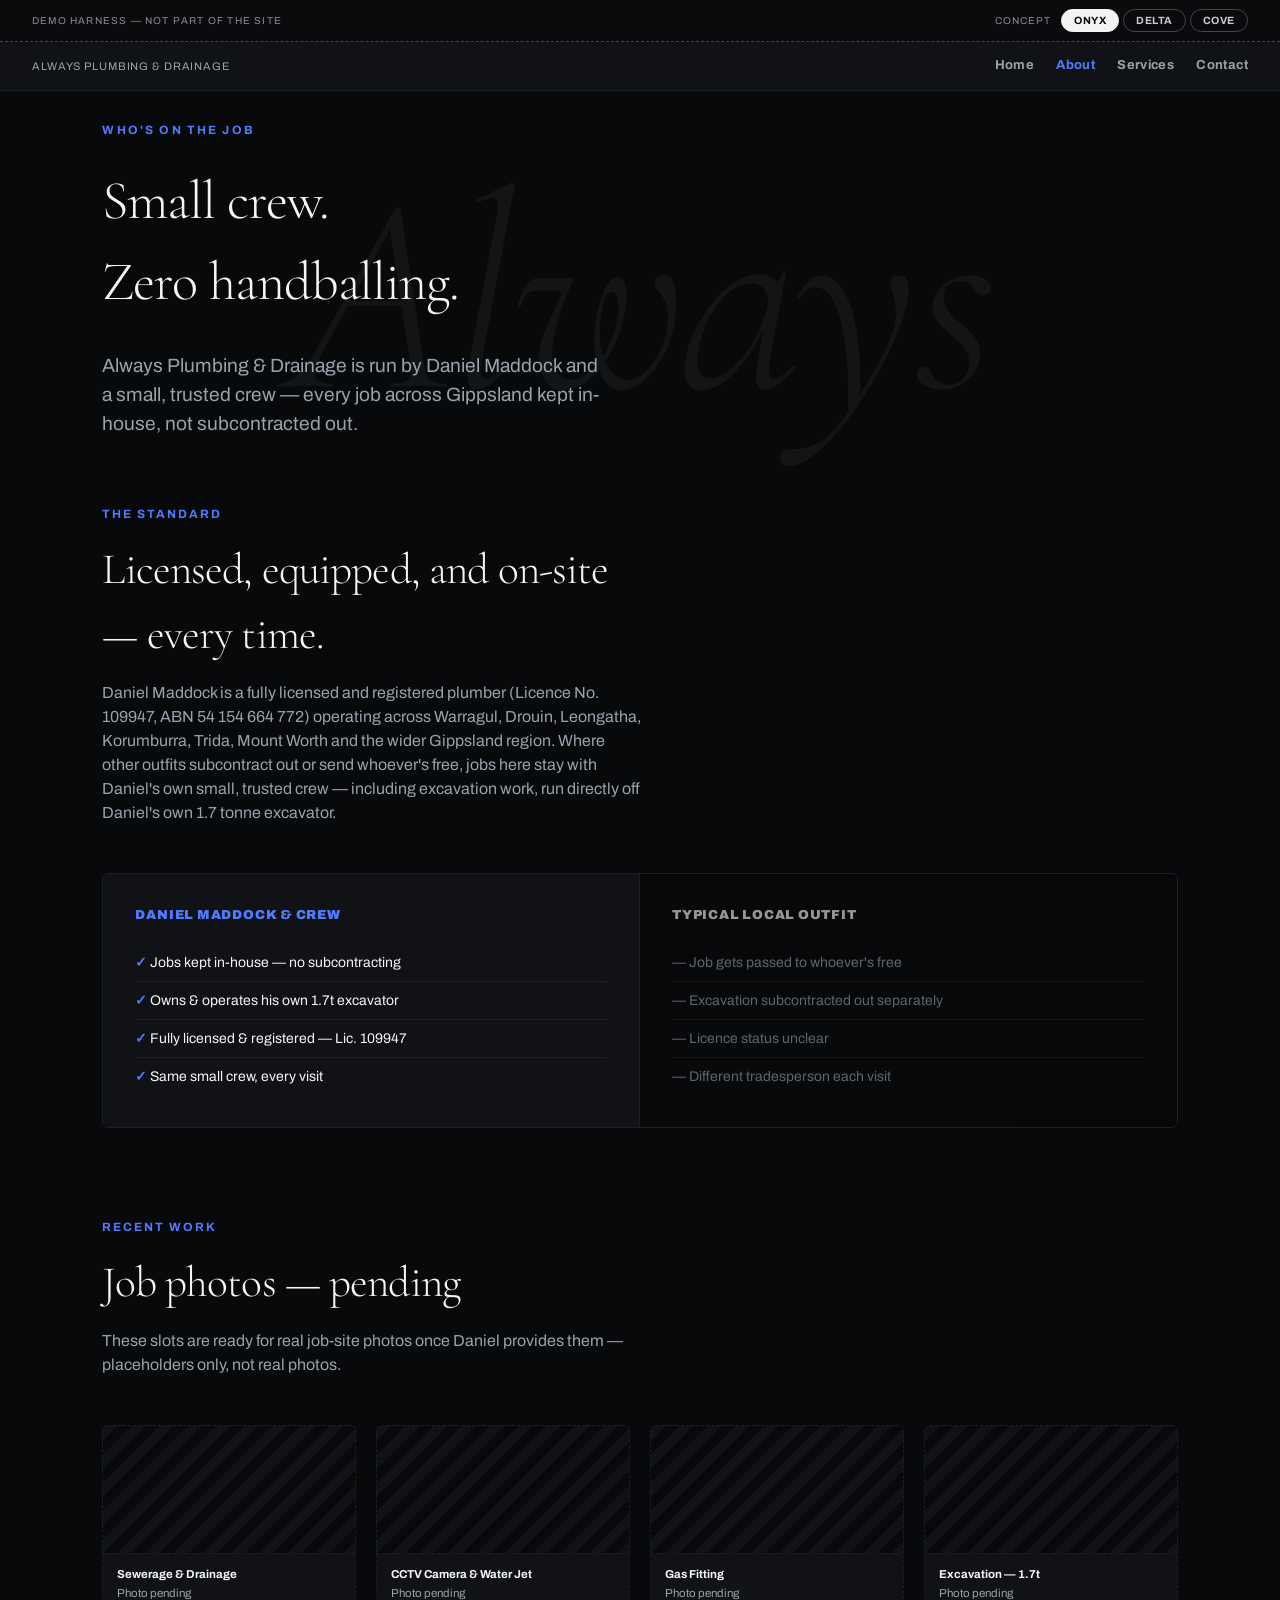
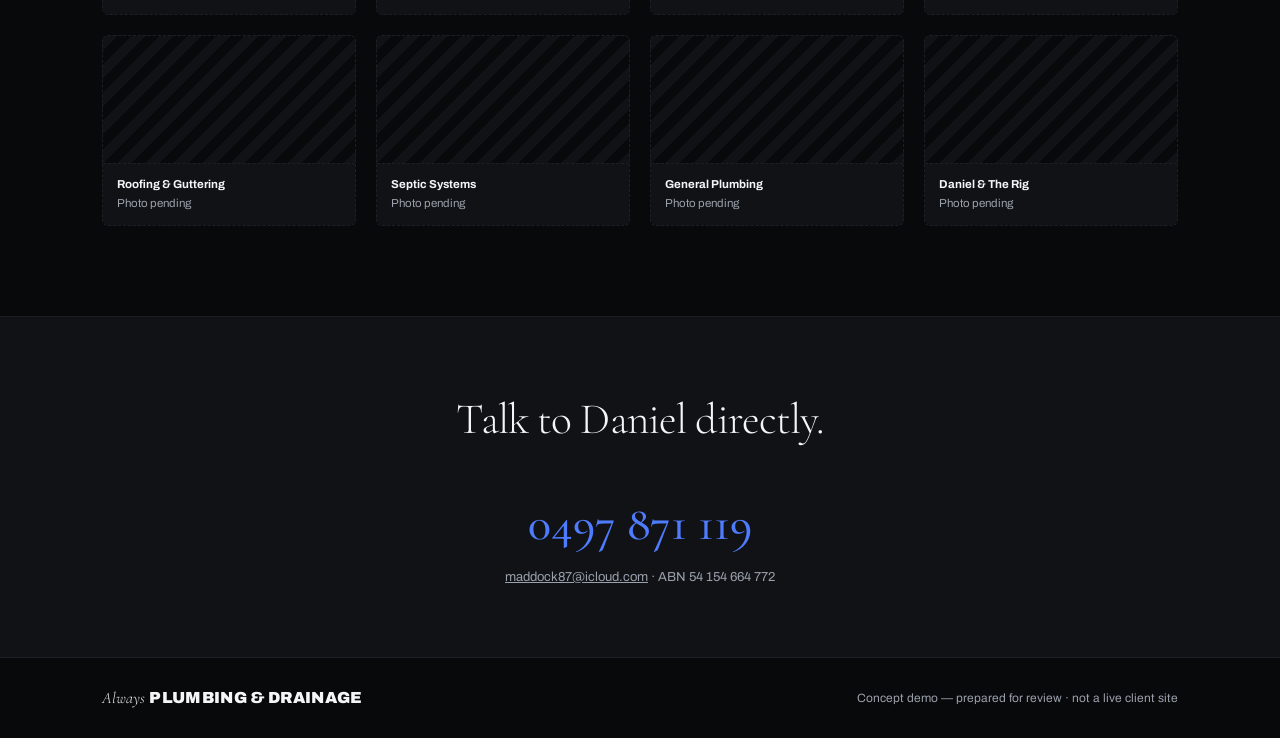
==== commit 60b0dc72: "Fix inert phone/email that looked clickable but weren't Contact page was the main offender: Cove dis" ====
--- a/about.html
+++ b/about.html
@@ -14,6 +14,7 @@
 <link rel="preconnect" href="https://fonts.gstatic.com" crossorigin>
 <link href="https://fonts.googleapis.com/css2?family=Archivo:wght@400;500;700;900&family=Cormorant+Garamond:ital,wght@0,300;0,500;1,300&display=swap" rel="stylesheet">
 <link rel="stylesheet" href="styles.css">
+<link rel="icon" type="image/svg+xml" href="favicon.svg">
 <script type="application/ld+json">
 {
   "@context": "https://schema.org",
@@ -36,10 +37,10 @@
   <span class="demo-label">Demo Harness — Not Part Of The Site</span>
   <div class="switcher-group">
     <span class="concept-label">Concept</span>
-    <div class="switcher-tabs" role="tablist" aria-label="Concept switcher">
-      <button data-set="onyx" role="tab">Onyx</button>
-      <button data-set="delta" role="tab">Delta</button>
-      <button data-set="cove" role="tab">Cove</button>
+    <div class="switcher-tabs" role="radiogroup" aria-label="Concept switcher">
+      <button data-set="onyx" role="radio" aria-checked="true">Onyx</button>
+      <button data-set="delta" role="radio" aria-checked="false">Delta</button>
+      <button data-set="cove" role="radio" aria-checked="false">Cove</button>
     </div>
   </div>
 </div>
@@ -190,7 +191,7 @@
     <span class="concept-copy copy-cove">Let's get your job started.</span>
   </h2>
   <a href="tel:+61497871119" class="phone">0497 871 119</a>
-  <div style="color:var(--fg-muted); font-size:13px;">maddock87@icloud.com · ABN 54 154 664 772</div>
+  <div style="color:var(--fg-muted); font-size:13px;"><a href="mailto:maddock87@icloud.com" style="color:inherit;">maddock87@icloud.com</a> · ABN 54 154 664 772</div>
 </div>
 
 <footer>
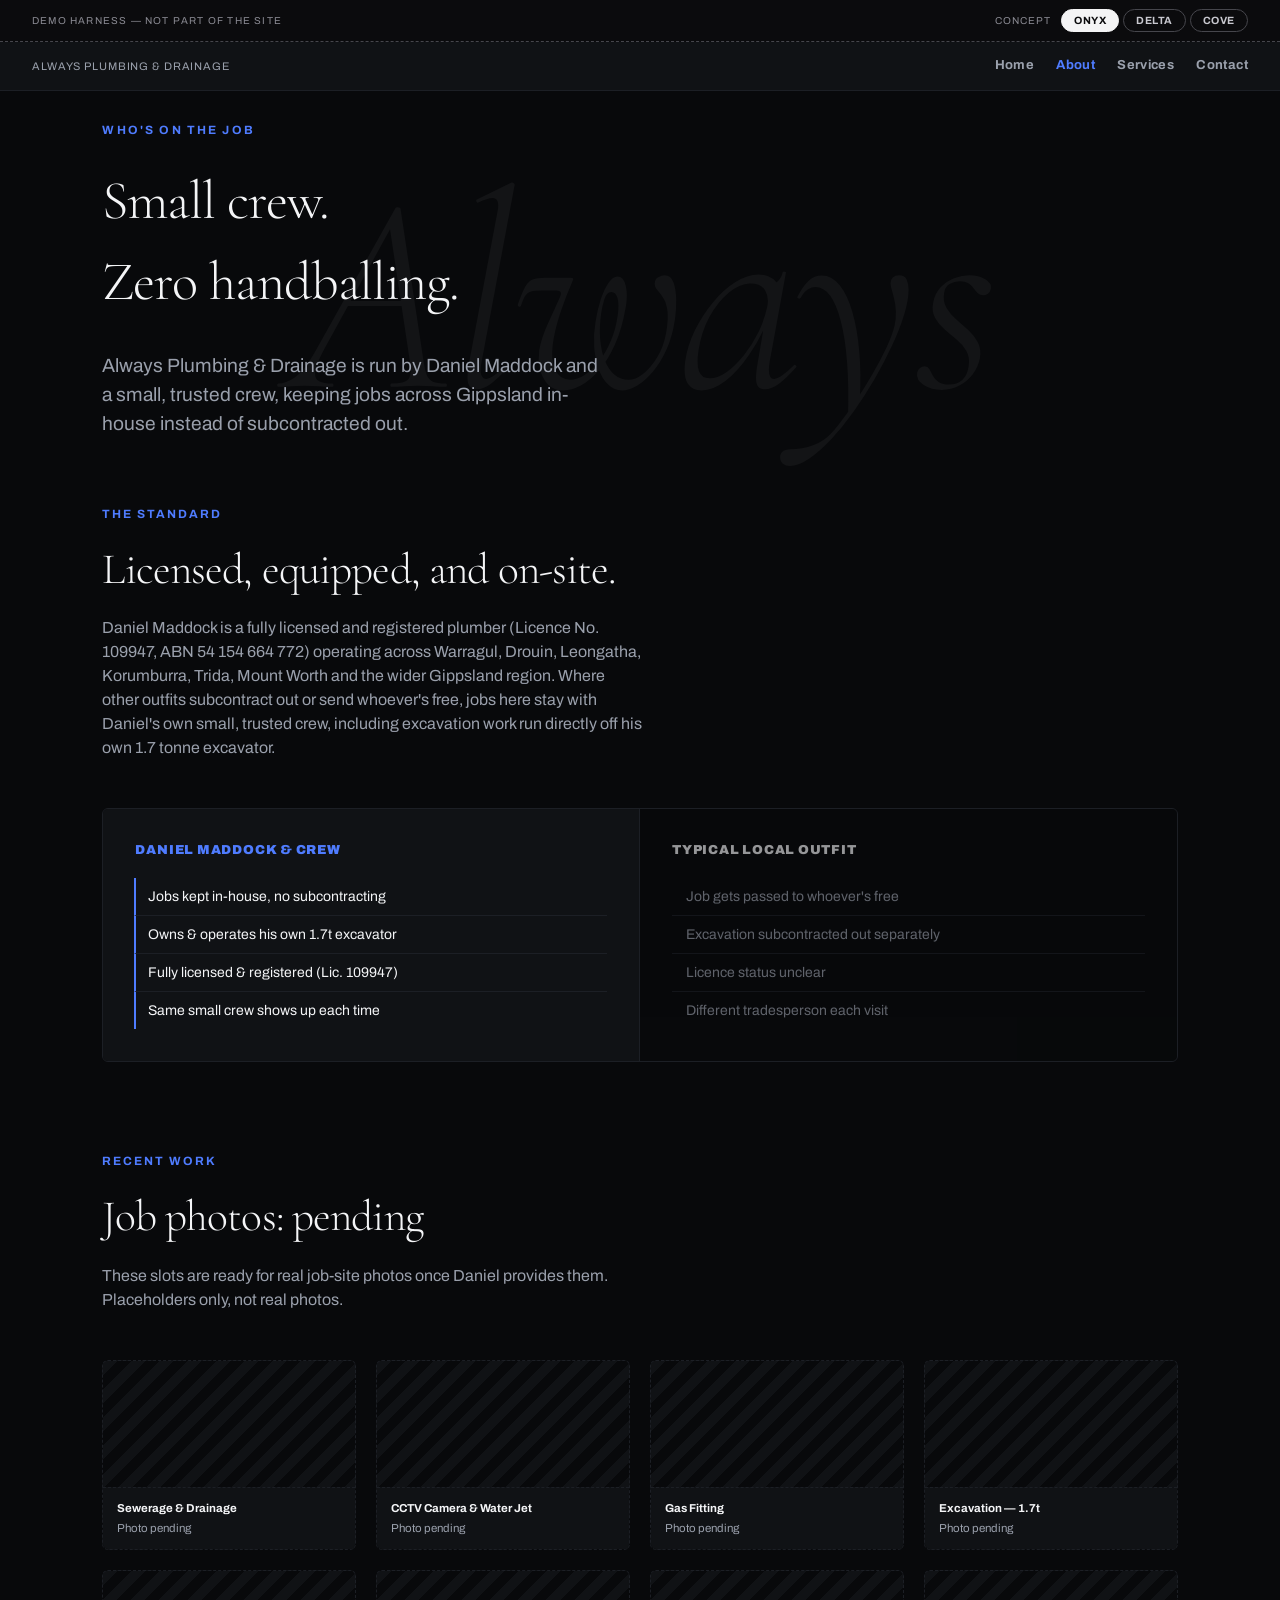
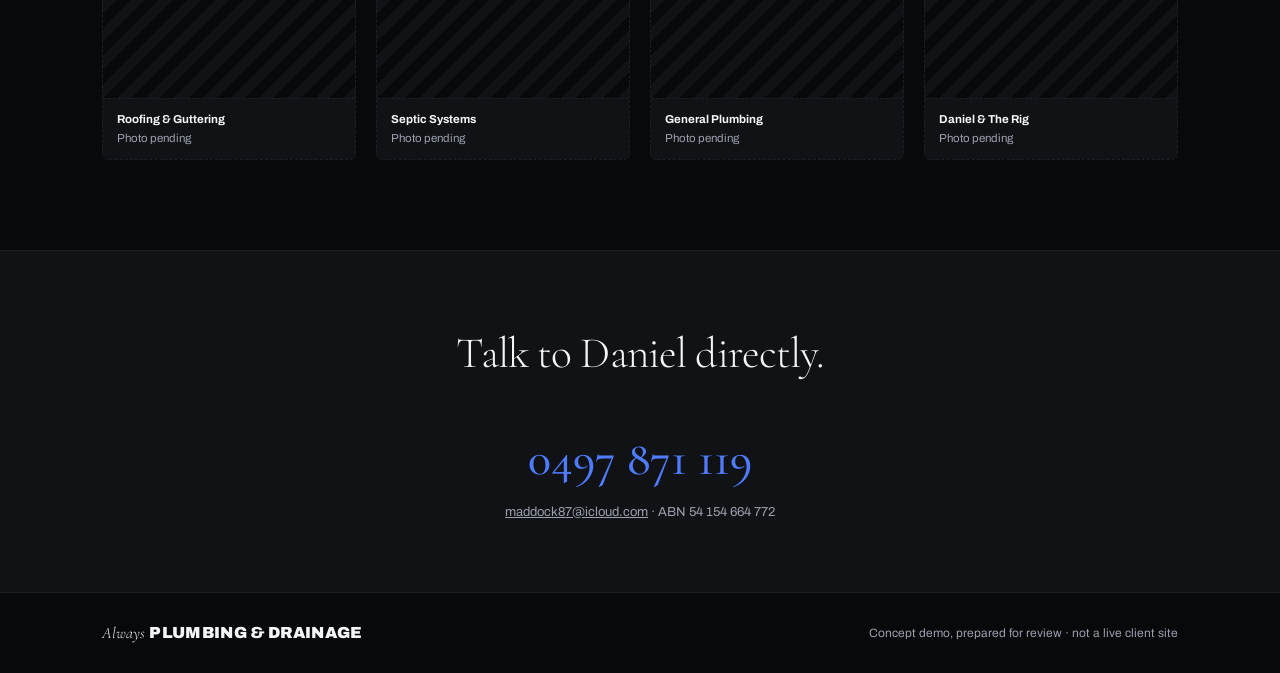
==== commit 2eb66ed0: "Cut AI writing/design tells across the whole site Copy: em-dash count cut from 46 to 6 (only structu" ====
--- a/about.html
+++ b/about.html
@@ -3,12 +3,12 @@
 <head>
 <meta charset="UTF-8">
 <meta name="viewport" content="width=device-width, initial-scale=1.0">
-<title>About Daniel Maddock | Always Plumbing &amp; Drainage — Gippsland VIC</title>
+<title>About Daniel Maddock | Always Plumbing &amp; Drainage, Gippsland VIC</title>
 <meta name="description" content="Always Plumbing & Drainage is owner-operated by Daniel Maddock, a fully licensed and registered plumber (Lic. 109947) serving Warragul, Drouin, Leongatha and all Gippsland suburbs.">
 <meta name="robots" content="noindex, nofollow">
 <link rel="canonical" href="https://notsofatfredd.github.io/site-demo-always-plumbing-drainage/about.html">
 <meta property="og:title" content="About Always Plumbing &amp; Drainage">
-<meta property="og:description" content="Owner-operated by Daniel Maddock — licensed, registered, and equipped for full-scope plumbing and drainage work across Gippsland VIC.">
+<meta property="og:description" content="Owner-operated by Daniel Maddock: licensed, registered, and equipped for full-scope plumbing and drainage work across Gippsland VIC.">
 <meta property="og:type" content="website">
 <link rel="preconnect" href="https://fonts.googleapis.com">
 <link rel="preconnect" href="https://fonts.gstatic.com" crossorigin>
@@ -76,7 +76,7 @@
       <span class="line"><span>job by job.</span></span>
     </div>
   </h1>
-  <p class="subhead">Always Plumbing &amp; Drainage is run by Daniel Maddock and a small, trusted crew — every job across Gippsland kept in-house, not subcontracted out.</p>
+  <p class="subhead">Always Plumbing &amp; Drainage is run by Daniel Maddock and a small, trusted crew, keeping jobs across Gippsland in-house instead of subcontracted out.</p>
 </section>
 
 <section class="section" style="padding-top:0;">
@@ -87,14 +87,14 @@
       <span class="concept-copy copy-cove">The Approach</span>
     </div>
     <h2 class="section-title">
-      <span class="concept-copy copy-onyx">Licensed, equipped, and on-site — every time.</span>
-      <span class="concept-copy copy-delta">Every credential verifiable, every job accountable.</span>
+      <span class="concept-copy copy-onyx">Licensed, equipped, and on-site.</span>
+      <span class="concept-copy copy-delta">Credentials on file, work held accountable.</span>
       <span class="concept-copy copy-cove">Building a plumbing service Gippsland can grow with.</span>
     </h2>
     <p class="section-body">
-      <span class="concept-copy copy-onyx">Daniel Maddock is a fully licensed and registered plumber (Licence No. 109947, ABN 54 154 664 772) operating across Warragul, Drouin, Leongatha, Korumburra, Trida, Mount Worth and the wider Gippsland region. Where other outfits subcontract out or send whoever's free, jobs here stay with Daniel's own small, trusted crew — including excavation work, run directly off Daniel's own 1.7 tonne excavator.</span>
+      <span class="concept-copy copy-onyx">Daniel Maddock is a fully licensed and registered plumber (Licence No. 109947, ABN 54 154 664 772) operating across Warragul, Drouin, Leongatha, Korumburra, Trida, Mount Worth and the wider Gippsland region. Where other outfits subcontract out or send whoever's free, jobs here stay with Daniel's own small, trusted crew, including excavation work run directly off his own 1.7 tonne excavator.</span>
       <span class="concept-copy copy-delta">Always Plumbing &amp; Drainage operates under Licence No. 109947 and ABN 54 154 664 772, fully registered and accountable for every job undertaken across the Baw Baw and South Gippsland Shire region. Daniel Maddock owns and operates all equipment used on site, including a 1.7 tonne excavator for sewerage and drainage excavation work.</span>
-      <span class="concept-copy copy-cove">What started as one licensed plumber (Daniel Maddock, Lic. 109947) covering Warragul and Drouin has grown into a full-scope operation across all of Gippsland — sewerage, drainage, gas fitting, roofing, septic, water tanks, CCTV diagnostics, and general plumbing, all handled by the same trusted local crew, on the same equipment, to the same standard.</span>
+      <span class="concept-copy copy-cove">What started as one licensed plumber (Daniel Maddock, Lic. 109947) covering Warragul and Drouin has grown into a full-scope operation across all of Gippsland: sewerage, drainage, gas fitting, roofing, septic, water tanks, CCTV diagnostics, and general plumbing, all handled by the same trusted local crew on the same equipment.</span>
     </p>
   </div>
   <div class="concept-copy copy-onyx">
@@ -102,10 +102,10 @@
       <div class="compare-col compare-us">
         <div class="compare-head">Daniel Maddock &amp; Crew</div>
         <ul>
-          <li>Jobs kept in-house — no subcontracting</li>
+          <li>Jobs kept in-house, no subcontracting</li>
           <li>Owns &amp; operates his own 1.7t excavator</li>
-          <li>Fully licensed &amp; registered — Lic. 109947</li>
-          <li>Same small crew, every visit</li>
+          <li>Fully licensed &amp; registered (Lic. 109947)</li>
+          <li>Same small crew shows up each time</li>
         </ul>
       </div>
       <div class="compare-col compare-them">
@@ -139,22 +139,22 @@
     <div class="stat-banner">
       <div class="stat-big">
         <span class="stat-big-num">1</span>
-        <span class="stat-big-label">Trusted local crew, every job — start to finish</span>
+        <span class="stat-big-label">Trusted local crew, start to finish</span>
       </div>
       <div class="stat-big">
         <span class="stat-big-num">1.7t</span>
         <span class="stat-big-label">Excavator owned and run personally, not hired in</span>
       </div>
     </div>
-    <p class="section-body">Fully licensed &amp; registered — Lic. No. 109947, ABN 54 154 664 772 — building toward a full-scope operation across all of Gippsland.</p>
+    <p class="section-body">Fully licensed &amp; registered (Lic. No. 109947, ABN 54 154 664 772), building toward a full-scope operation across all of Gippsland.</p>
   </div>
 </section>
 
 <section class="section" style="padding-top:0;">
   <div class="section-head">
     <div class="section-eyebrow">Recent Work</div>
-    <h2 class="section-title">Job photos — pending</h2>
-    <p class="section-body">These slots are ready for real job-site photos once Daniel provides them — placeholders only, not real photos.</p>
+    <h2 class="section-title">Job photos: pending</h2>
+    <p class="section-body">These slots are ready for real job-site photos once Daniel provides them. Placeholders only, not real photos.</p>
   </div>
   <div class="job-gallery">
     <div class="job-slot" data-job-slot="sewerage-drainage">
@@ -196,7 +196,7 @@
 
 <footer>
   <div class="wordmark"><i>Always</i> <b>PLUMBING &amp; DRAINAGE</b></div>
-  <div>Concept demo — prepared for review · not a live client site</div>
+  <div>Concept demo, prepared for review · not a live client site</div>
 </footer>
 
 <script src="switcher.js"></script>
--- a/styles.css
+++ b/styles.css
@@ -238,9 +238,8 @@
 .compare-col ul { list-style: none; }
 .compare-col li { font-size: 14px; padding: 8px 0; border-top: 1px solid var(--line); color: var(--fg-muted); }
 .compare-col li:first-child { border-top: none; }
-.compare-us li { color: var(--fg); }
-.compare-us li::before { content: '✓ '; color: var(--accent); font-weight: 700; }
-.compare-them li::before { content: '— '; color: var(--fg-muted); }
+.compare-us li { color: var(--fg); border-left: 2px solid var(--accent); padding-left: 12px; margin-left: -1px; }
+.compare-them li { padding-left: 14px; }
 
 /* ---------- job photo slots — placeholder, not real photos, ready to swap ---------- */
 .job-gallery {
@@ -297,9 +296,9 @@
   background: var(--bg-raised);
 }
 .service-card.service-card-lg { padding: 34px; }
-.service-card .icon {
-  width: 36px; height: 36px; margin-bottom: 18px;
-  stroke: var(--accent); fill: none; stroke-width: 1.6;
+.service-card .index-num {
+  font-family: var(--font-serif); font-weight: 300; font-size: 2.1rem; color: var(--accent);
+  display: block; margin-bottom: 16px; line-height: 1;
 }
 .service-card h3 { font-size: 16px; font-weight: 700; margin-bottom: 8px; }
 .service-card p { font-size: 13.5px; color: var(--fg-muted); }
